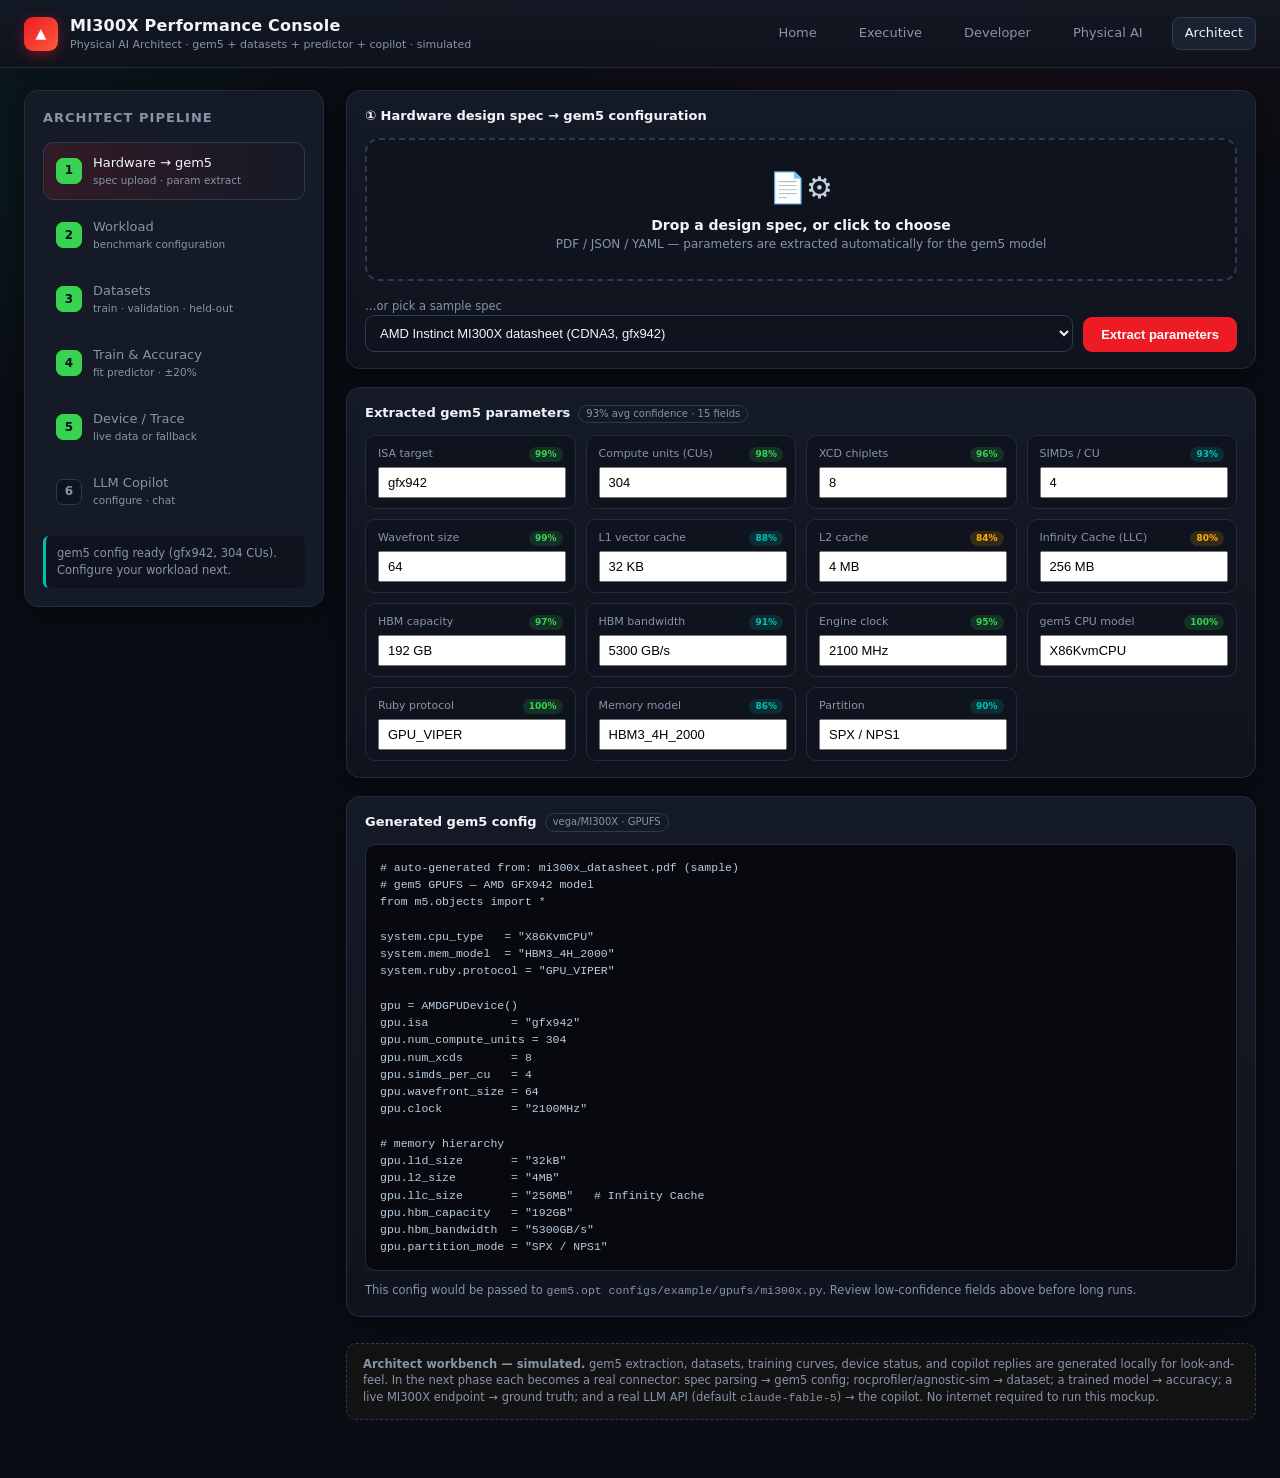
==== mi300x-dashboard/architect.html @ 5c65c671 "Add Physical AI Architect dashboard (gem5 + datasets + predictor + LLM copilot) New role-specific wo" ====
<!DOCTYPE html>
<html lang="en">
<head>
<meta charset="UTF-8">
<meta name="viewport" content="width=device-width, initial-scale=1.0">
<title>Physical AI Architect — MI300X Console</title>
<link rel="stylesheet" href="assets/style.css">
<style>
/* architect-specific components */
.stepper { display:flex; flex-direction:column; gap:6px; }
.step { display:flex; align-items:center; gap:11px; padding:11px 12px; border-radius:10px;
  cursor:pointer; border:1px solid transparent; color:var(--text-dim); }
.step:hover { background:var(--panel2); color:var(--text-hi); }
.step.on { background:linear-gradient(90deg,rgba(237,28,36,.14),transparent); border-color:var(--border2); color:var(--text-hi); }
.step .n { width:26px;height:26px;border-radius:7px;display:grid;place-items:center;font-weight:800;
  font-size:12px;background:var(--bg2);border:1px solid var(--border2); color:var(--text-dim); flex:none; }
.step.on .n { background:var(--red); color:#fff; border-color:var(--red); }
.step.done .n { background:var(--green); color:#06121a; border-color:var(--green); }
.step .t { font-size:13px; }
.step .d { font-size:10.5px; color:var(--text-dim); }
.section { display:none; }
.section.on { display:block; animation:fade .2s ease; }
@keyframes fade { from{opacity:0;transform:translateY(4px)} to{opacity:1;transform:none} }
.drop { border:2px dashed var(--border2); border-radius:14px; padding:26px; text-align:center;
  cursor:pointer; transition:.15s; background:var(--bg2); }
.drop:hover, .drop.hot { border-color:var(--teal); background:rgba(0,194,178,.05); }
.drop .ic { font-size:30px; } .drop .h { color:var(--text-hi); font-weight:600; margin-top:6px; }
.drop .s { color:var(--text-dim); font-size:12px; }
.pgrid { display:grid; grid-template-columns:repeat(auto-fill,minmax(190px,1fr)); gap:10px; }
.pfield { background:var(--bg2); border:1px solid var(--border); border-radius:10px; padding:10px 12px; }
.pfield .pk { font-size:11px; color:var(--text-dim); display:flex; justify-content:space-between; align-items:center; }
.pfield input { margin-top:5px; padding:6px 8px; font-size:13px; }
.conf { font-size:9px; padding:1px 6px; border-radius:999px; font-weight:600; }
.conf.hi{background:rgba(57,211,83,.15);color:var(--green)} .conf.md{background:rgba(0,194,178,.15);color:var(--teal)}
.conf.lo{background:rgba(255,177,0,.15);color:var(--amber)}
pre.code { background:#07090f; border:1px solid var(--border); border-radius:10px; padding:14px;
  overflow:auto; font-size:11.5px; color:#bcd; line-height:1.5; font-family:ui-monospace,Menlo,Consolas,monospace; }
.tbl { width:100%; border-collapse:collapse; font-size:12.5px; }
.tbl th { text-align:left; color:var(--text-dim); font-weight:500; padding:7px 8px; border-bottom:1px solid var(--border2); font-size:11px; text-transform:uppercase; letter-spacing:.5px; }
.tbl td { padding:8px; border-bottom:1px solid var(--border); }
.tbl tr:hover td { background:rgba(255,255,255,.02); }
.tag2 { font-size:10px; padding:1px 7px; border-radius:999px; background:var(--panel2); color:var(--text-dim); }
.tag2.held { color:var(--amber); background:rgba(255,177,0,.12); }
.fbar { display:flex; align-items:center; gap:10px; margin:6px 0; }
.fbar .fl { width:170px; font-size:12px; color:var(--text); flex:none; }
.fbar .ft { flex:1; height:9px; background:var(--track,#1b2230); border-radius:5px; overflow:hidden; }
.fbar .ft > i { display:block; height:100%; border-radius:5px; }
.fbar .fv { width:42px; text-align:right; font-size:11px; color:var(--text-dim); }
.btn { background:var(--red); color:#fff; border:none; border-radius:9px; padding:10px 18px;
  font-size:13px; font-weight:600; cursor:pointer; }
.btn:hover { filter:brightness(1.1); } .btn.ghost { background:transparent; border:1px solid var(--border2); color:var(--text); }
.btn:disabled { opacity:.5; cursor:default; }
.chat { display:flex; flex-direction:column; height:440px; }
.msgs { flex:1; overflow-y:auto; display:flex; flex-direction:column; gap:10px; padding:4px; }
.msg { max-width:82%; padding:10px 13px; border-radius:12px; font-size:13px; line-height:1.5; }
.msg.u { align-self:flex-end; background:var(--red); color:#fff; border-bottom-right-radius:3px; }
.msg.a { align-self:flex-start; background:var(--panel2); border:1px solid var(--border); border-bottom-left-radius:3px; }
.msg.a strong { color:var(--teal); }
.chatin { display:flex; gap:8px; margin-top:10px; }
.chatin input { flex:1; }
.chips { display:flex; gap:6px; flex-wrap:wrap; margin-bottom:8px; }
.chip { font-size:11px; padding:5px 10px; border-radius:999px; border:1px solid var(--border2);
  background:var(--bg2); color:var(--text-dim); cursor:pointer; }
.chip:hover { color:var(--text-hi); border-color:var(--teal); }
.statusdot { width:9px;height:9px;border-radius:50%;display:inline-block;margin-right:6px; }
.live-c { background:var(--green); box-shadow:0 0 8px var(--green); }
.trace-c { background:var(--amber); }
.kv { display:flex; justify-content:space-between; padding:6px 0; border-bottom:1px solid var(--border); font-size:13px; }
.kv:last-child{border:none} .kv .k{color:var(--text-dim)} .kv .v{color:var(--text-hi);font-weight:600}
</style>
</head>
<body>
<div class="topbar">
  <div class="brand">
    <div class="logo">▲</div>
    <div>
      <h1>MI300X Performance Console</h1>
      <div class="sub">Physical AI Architect · gem5 + datasets + predictor + copilot · simulated</div>
    </div>
  </div>
  <div class="spacer"></div>
  <a class="navlink" href="index.html">Home</a>
  <a class="navlink" href="executive.html">Executive</a>
  <a class="navlink" href="developer.html">Developer</a>
  <a class="navlink" href="physical-ai.html">Physical AI</a>
  <a class="navlink active" href="architect.html">Architect</a>
</div>

<div class="wrap">
  <div class="layout">
    <!-- PIPELINE STEPPER -->
    <aside class="controls">
      <h2>Architect pipeline</h2>
      <div class="stepper" id="stepper">
        <div class="step on" data-sec="gem5"><div class="n">1</div><div><div class="t">Hardware → gem5</div><div class="d">spec upload · param extract</div></div></div>
        <div class="step" data-sec="workload"><div class="n">2</div><div><div class="t">Workload</div><div class="d">benchmark configuration</div></div></div>
        <div class="step" data-sec="data"><div class="n">3</div><div><div class="t">Datasets</div><div class="d">train · validation · held-out</div></div></div>
        <div class="step" data-sec="accuracy"><div class="n">4</div><div><div class="t">Train & Accuracy</div><div class="d">fit predictor · ±20%</div></div></div>
        <div class="step" data-sec="device"><div class="n">5</div><div><div class="t">Device / Trace</div><div class="d">live data or fallback</div></div></div>
        <div class="step" data-sec="llm"><div class="n">6</div><div><div class="t">LLM Copilot</div><div class="d">configure · chat</div></div></div>
      </div>
      <div class="wl-note" style="margin-top:16px" id="pipeStatus">Pipeline ready. Start by uploading a hardware design spec.</div>
    </aside>

    <main>
      <!-- ===== 1. GEM5 ===== -->
      <section class="section on" id="sec-gem5">
        <div class="card">
          <h3>① Hardware design spec → gem5 configuration</h3>
          <input type="file" id="specFile" style="display:none" accept=".pdf,.json,.yaml,.yml,.txt">
          <div class="drop" id="drop">
            <div class="ic">📄⚙️</div>
            <div class="h">Drop a design spec, or click to choose</div>
            <div class="s">PDF / JSON / YAML — parameters are extracted automatically for the gem5 model</div>
          </div>
          <div class="row" style="margin-top:14px">
            <div style="flex:1">
              <label class="note">…or pick a sample spec</label>
              <select id="specSel"></select>
            </div>
            <button class="btn" id="extractBtn" style="align-self:flex-end">Extract parameters</button>
          </div>
        </div>

        <div class="card" id="extractCard" style="display:none;margin-top:18px">
          <h3>Extracted gem5 parameters <span class="tag" id="extractMeta"></span></h3>
          <div class="pgrid" id="paramGrid"></div>
        </div>

        <div class="card" id="genCard" style="display:none;margin-top:18px">
          <h3>Generated gem5 config <span class="tag">vega/MI300X · GPUFS</span></h3>
          <pre class="code" id="gem5code"></pre>
          <div class="note">This config would be passed to <code>gem5.opt configs/example/gpufs/mi300x.py</code>. Review low-confidence fields above before long runs.</div>
        </div>
      </section>

      <!-- ===== 2. WORKLOAD ===== -->
      <section class="section" id="sec-workload">
        <div class="card">
          <h3>② Workload configuration</h3>
          <div class="grid cols-2">
            <div>
              <div class="ctrl"><label>Benchmark workload</label><select id="wlSel"></select></div>
              <div class="ctrl"><label>Precision</label><div class="seg" id="wlPrec"></div></div>
              <div class="ctrl"><label>Batch size <span class="val" id="wlBatchV">64</span></label>
                <input type="range" id="wlBatch" min="0" max="14" value="6"></div>
            </div>
            <div>
              <div class="ctrl"><label>Partition</label><div class="seg">
                <button id="wlSpx" class="on">SPX</button><button id="wlCpx">CPX</button></div></div>
              <div class="ctrl"><label>GPUs <span class="val" id="wlGpuV">1</span></label>
                <input type="range" id="wlGpu" min="1" max="8" value="1"></div>
              <div class="wl-note" id="wlNote"></div>
            </div>
          </div>
        </div>
        <div class="card" style="margin-top:18px">
          <h3>Predicted behaviour <span class="tag">from sim model</span></h3>
          <div class="grid cols-4">
            <div class="kpi accent-teal"><div class="label">Latency p50</div><div><span class="big" id="wlLat">—</span> <span class="unit">ms</span></div></div>
            <div class="kpi"><div class="label">Throughput</div><div><span class="big" id="wlThru">—</span> <span class="unit" id="wlThruU"></span></div></div>
            <div class="kpi accent-amber"><div class="label">Achieved TFLOPS</div><div><span class="big" id="wlTf">—</span></div></div>
            <div class="kpi accent-red"><div class="label">Bound by</div><div><span class="big" id="wlBound" style="font-size:20px">—</span></div></div>
          </div>
        </div>
      </section>

      <!-- ===== 3. DATASETS ===== -->
      <section class="section" id="sec-data">
        <div class="grid cols-2">
          <div class="card">
            <h3>③ Training dataset <span class="tag">simulation-derived</span></h3>
            <div class="kv"><span class="k">Samples</span><span class="v" id="dsTrain">—</span></div>
            <div class="kv"><span class="k">Workloads × configs</span><span class="v" id="dsTrainWC">—</span></div>
            <div class="kv"><span class="k">Features (L0–L6)</span><span class="v" id="dsFeat">—</span></div>
            <div class="kv"><span class="k">Label</span><span class="v" id="dsLabel" style="font-size:11px">—</span></div>
            <h3 style="margin-top:14px">Sources</h3>
            <table class="tbl" id="dsSources"></table>
          </div>
          <div class="card">
            <h3>Validation & held-out test</h3>
            <div class="kv"><span class="k">Validation samples</span><span class="v" id="dsVal">—</span></div>
            <div class="kv"><span class="k">Held-out test samples</span><span class="v" id="dsTest">—</span></div>
            <div class="kv"><span class="k">Split (train/val/test)</span><span class="v">70 / 15 / 15</span></div>
            <h3 style="margin-top:14px">Held-out workloads <span class="tag">never seen in training</span></h3>
            <div id="dsHeld"></div>
            <div class="note" style="margin-top:10px">Held-out workloads are the honesty check: the predictor is scored on workloads it never trained on.</div>
          </div>
        </div>
        <div class="card" style="margin-top:18px">
          <h3>Feature catalog by layer</h3>
          <div id="featGroups"></div>
        </div>
      </section>

      <!-- ===== 4. ACCURACY ===== -->
      <section class="section" id="sec-accuracy">
        <div class="card">
          <h3>④ Train the predictor <span class="tag">sim features → real latency/throughput</span></h3>
          <div class="row">
            <div class="ctrl" style="flex:1"><label>Epochs <span class="val" id="epV">60</span></label>
              <input type="range" id="ep" min="20" max="120" step="10" value="60"></div>
            <button class="btn" id="trainBtn" style="align-self:flex-end">Train predictor</button>
          </div>
          <div class="chart" id="lossCurve" style="margin-top:8px"></div>
          <div class="legend"><span><i class="dot" style="background:var(--teal)"></i>train MAE %</span>
            <span><i class="dot" style="background:var(--amber)"></i>validation MAE %</span></div>
        </div>
        <div class="grid cols-4" style="margin-top:18px">
          <div class="card kpi accent-teal"><div class="label">Validation MAE</div><div><span class="big" id="acMae">—</span> <span class="unit">%</span></div></div>
          <div class="card kpi"><div class="label">R²</div><div><span class="big" id="acR2">—</span></div></div>
          <div class="card kpi accent-amber"><div class="label">Models within ±20%</div><div><span class="big" id="acWithin">—</span> <span class="unit">%</span></div></div>
          <div class="card kpi accent-red"><div class="label">Target</div><div><span class="big">±20</span> <span class="unit">%</span></div></div>
        </div>
        <div class="grid cols-2" style="margin-top:18px">
          <div class="card">
            <h3>Per-workload accuracy</h3>
            <table class="tbl" id="scoreTbl"></table>
          </div>
          <div class="card">
            <h3>Feature importance <span class="tag">which layers carry signal</span></h3>
            <div id="featImp"></div>
          </div>
        </div>
      </section>

      <!-- ===== 5. DEVICE / TRACE ===== -->
      <section class="section" id="sec-device">
        <div class="grid cols-2">
          <div class="card">
            <h3>⑤ Connect a real device</h3>
            <div class="ctrl"><label>Telemetry endpoint</label>
              <input type="text" id="devEndpoint" value="rocm://mi300x-cloud-01:9400"></div>
            <div class="ctrl"><label>Auth token</label>
              <input type="password" id="devToken" placeholder="paste device/cloud token"></div>
            <div class="row">
              <button class="btn" id="connectBtn">Connect device</button>
              <button class="btn ghost" id="disconnectBtn">Use trace instead</button>
            </div>
          </div>
          <div class="card">
            <h3>Data source status</h3>
            <div style="font-size:15px;margin:6px 0 12px"><span class="statusdot trace-c" id="statusDot"></span><span id="statusText" style="color:var(--text-hi);font-weight:600">—</span></div>
            <div class="kv"><span class="k">Mode</span><span class="v" id="devMode">—</span></div>
            <div class="kv"><span class="k">Source</span><span class="v" id="devSource" style="font-size:11px">—</span></div>
            <div class="kv"><span class="k">Driver</span><span class="v" id="devDriver">—</span></div>
            <div class="kv"><span class="k">GPUs</span><span class="v" id="devGpus">—</span></div>
            <div class="kv"><span class="k">Sampling</span><span class="v" id="devSampling">—</span></div>
            <div class="ctrl" id="traceWrap" style="margin-top:14px"><label>Fallback trace file</label><select id="traceSel"></select></div>
          </div>
        </div>
        <div class="card" style="margin-top:18px">
          <div class="note">When no device is connected the workbench transparently <strong>falls back to a recorded trace</strong>, so every panel still shows data. Connect a live MI300X to replace the trace with streaming rocprofiler telemetry — the predicted-vs-measured parity plot then uses true ground truth.</div>
        </div>
      </section>

      <!-- ===== 6. LLM COPILOT ===== -->
      <section class="section" id="sec-llm">
        <div class="grid cols-2">
          <div class="card">
            <h3>⑥ LLM copilot configuration</h3>
            <div class="ctrl"><label>Provider</label>
              <select id="llmProvider"><option>Anthropic (Claude)</option><option>Self-hosted (vLLM on MI300X)</option><option>OpenAI-compatible</option></select></div>
            <div class="ctrl"><label>Model</label><select id="llmModel"></select></div>
            <div class="ctrl"><label>API endpoint</label><input type="text" id="llmEndpoint" value="https://api.anthropic.com/v1/messages"></div>
            <div class="ctrl"><label>API key</label><input type="password" id="llmKey" placeholder="sk-ant-..."></div>
            <div class="ctrl"><label>Temperature <span class="val" id="tempV">0.3</span></label>
              <input type="range" id="temp" min="0" max="100" value="30"></div>
            <div class="ctrl"><label>System prompt</label>
              <select id="llmSys">
                <option>MI300X architecture copilot (grounded in this workbench)</option>
                <option>gem5 simulation expert</option>
                <option>Performance-engineering reviewer</option>
              </select></div>
            <div class="note" id="llmStatus">Offline demo mode — replies are generated locally from your workbench state. Add an API key to use the live model.</div>
          </div>
          <div class="card">
            <h3>Copilot chat <span class="tag" id="chatModelTag">claude-fable-5</span></h3>
            <div class="chat">
              <div class="chips" id="chips"></div>
              <div class="msgs" id="msgs"></div>
              <div class="chatin">
                <input type="text" id="chatInput" placeholder="Ask about gem5 config, accuracy, what to sweep next…">
                <button class="btn" id="sendBtn">Send</button>
              </div>
            </div>
          </div>
        </div>
      </section>

      <div class="disclaimer">
        <strong>Architect workbench — simulated.</strong> gem5 extraction, datasets, training curves, device
        status, and copilot replies are generated locally for look-and-feel. In the next phase each becomes
        a real connector: spec parsing → gem5 config; rocprofiler/agnostic-sim → dataset; a trained model →
        accuracy; a live MI300X endpoint → ground truth; and a real LLM API (default <code>claude-fable-5</code>)
        → the copilot. No internet required to run this mockup.
      </div>
    </main>
  </div>
</div>

<script src="assets/sim.js"></script>
<script src="assets/charts.js"></script>
<script>
/* ---------- stepper ---------- */
const steps = [...document.querySelectorAll('.step')];
steps.forEach(s => s.onclick = () => {
  steps.forEach(x => x.classList.remove('on'));
  document.querySelectorAll('.section').forEach(x => x.classList.remove('on'));
  s.classList.add('on'); s.classList.add('done');
  document.getElementById('sec-' + s.dataset.sec).classList.add('on');
});
function markDone(sec){ const s=steps.find(x=>x.dataset.sec===sec); if(s)s.classList.add('done'); }

/* ---------- 1. GEM5 ---------- */
let gem5raw = null;
const specSel = document.getElementById('specSel');
Object.entries(GEM5_SPECS).forEach(([k,v])=>{ const o=document.createElement('option'); o.value=k; o.textContent=v; specSel.appendChild(o); });
const drop = document.getElementById('drop'), specFile = document.getElementById('specFile');
drop.onclick = ()=> specFile.click();
drop.ondragover = e=>{ e.preventDefault(); drop.classList.add('hot'); };
drop.ondragleave = ()=> drop.classList.remove('hot');
drop.ondrop = e=>{ e.preventDefault(); drop.classList.remove('hot');
  if(e.dataTransfer.files[0]) handleFile(e.dataTransfer.files[0].name); };
specFile.onchange = e=>{ if(e.target.files[0]) handleFile(e.target.files[0].name); };
function guessSpec(name){ const n=name.toLowerCase();
  if(n.includes('cpx')||n.includes('nps4')) return 'mi300x_cpx_nps4.json';
  if(n.includes('250')||n.includes('90a')) return 'mi250x_spec.pdf';
  if(n.includes('yaml')||n.includes('yml')||n.includes('custom')) return 'custom_accelerator.yaml';
  return 'mi300x_datasheet.pdf'; }
function handleFile(name){ const key=guessSpec(name);
  specSel.value=key; drop.querySelector('.h').textContent='Uploaded: '+name;
  runExtract(key, name); }
document.getElementById('extractBtn').onclick = ()=> runExtract(specSel.value, specSel.options[specSel.selectedIndex].text);

function runExtract(key, srcName){
  const meta = document.getElementById('extractMeta');
  document.getElementById('extractCard').style.display='block';
  meta.textContent='parsing '+srcName+' …';
  document.getElementById('paramGrid').innerHTML='<div class="note">Extracting parameters…</div>';
  document.getElementById('pipeStatus').textContent='Parsing design spec and extracting gem5 parameters…';
  setTimeout(()=>{
    const ex = extractGem5Params(key); gem5raw = ex.raw;
    meta.textContent = (ex.avgConf*100).toFixed(0)+'% avg confidence · '+ex.fields.length+' fields';
    document.getElementById('paramGrid').innerHTML = ex.fields.map(f=>{
      const c = f.conf>=0.95?'hi':f.conf>=0.85?'md':'lo';
      return `<div class="pfield"><div class="pk"><span>${f.k}</span><span class="conf ${c}">${(f.conf*100).toFixed(0)}%</span></div>
        <input value="${f.v}${f.unit?(' '+f.unit):''}"></div>`;
    }).join('');
    renderGem5Code(ex.raw, srcName);
    markDone('gem5');
    document.getElementById('pipeStatus').textContent='gem5 config ready ('+ex.raw.isa+', '+ex.raw.cus+' CUs). Configure your workload next.';
  }, 650);
}
function renderGem5Code(p, src){
  document.getElementById('genCard').style.display='block';
  document.getElementById('gem5code').textContent =
`# auto-generated from: ${src}
# gem5 GPUFS — AMD ${p.isa.toUpperCase()} model
from m5.objects import *

system.cpu_type   = "${p.cpuModel}"
system.mem_model  = "${p.mem}"
system.ruby.protocol = "${p.protocol}"

gpu = AMDGPUDevice()
gpu.isa            = "${p.isa}"
gpu.num_compute_units = ${p.cus}
gpu.num_xcds       = ${p.xcds}
gpu.simds_per_cu   = ${p.simdPerCu}
gpu.wavefront_size = ${p.wavefront}
gpu.clock          = "${p.clockMHz}MHz"

# memory hierarchy
gpu.l1d_size       = "${p.l1KB}kB"
gpu.l2_size        = "${p.l2MB}MB"
gpu.llc_size       = "${p.llcMB}MB"   # Infinity Cache
gpu.hbm_capacity   = "${p.hbmGB}GB"
gpu.hbm_bandwidth  = "${p.bwGBs}GB/s"
gpu.partition_mode = "${p.partition}"`;
}

/* ---------- 2. WORKLOAD ---------- */
const wlcfg = { workload:'gemm', batch:64, precision:null, numGPUs:1, partition:'spx', powerFrac:1, tick:0 };
const BATCH=[1,2,4,8,16,32,64,128,256,512,1024,2048,4096,8192,16384];
const wlSel=document.getElementById('wlSel');
Object.entries(WORKLOADS).forEach(([id,w])=>{ const o=document.createElement('option'); o.value=id; o.textContent=w.name; wlSel.appendChild(o); });
wlSel.value=wlcfg.workload;
const wlPrec=document.getElementById('wlPrec');
PRECISIONS.forEach(p=>{ const b=document.createElement('button'); b.textContent=p.toUpperCase(); b.dataset.p=p;
  b.onclick=()=>{ wlcfg.precision=p; wlSyncP(); wlRender(); }; wlPrec.appendChild(b); });
function wlSyncP(){ const e=wlcfg.precision||WORKLOADS[wlcfg.workload].pref; [...wlPrec.children].forEach(b=>b.classList.toggle('on',b.dataset.p===e)); }
wlSel.onchange=()=>{ wlcfg.workload=wlSel.value; wlcfg.precision=null; wlSyncP();
  document.getElementById('wlNote').textContent=WORKLOADS[wlcfg.workload].note; wlRender(); };
document.getElementById('wlBatch').oninput=e=>{ wlcfg.batch=BATCH[+e.target.value]; document.getElementById('wlBatchV').textContent=wlcfg.batch.toLocaleString(); wlRender(); };
document.getElementById('wlGpu').oninput=e=>{ wlcfg.numGPUs=+e.target.value; document.getElementById('wlGpuV').textContent=wlcfg.numGPUs; wlRender(); };
document.getElementById('wlSpx').onclick=()=>{ wlcfg.partition='spx'; wlSyncPart(); wlRender(); };
document.getElementById('wlCpx').onclick=()=>{ wlcfg.partition='cpx'; wlSyncPart(); wlRender(); };
function wlSyncPart(){ document.getElementById('wlSpx').classList.toggle('on',wlcfg.partition==='spx'); document.getElementById('wlCpx').classList.toggle('on',wlcfg.partition==='cpx'); }
function wlRender(){ const m=computeMetrics(wlcfg);
  document.getElementById('wlLat').textContent=m.latencyP50.toFixed(m.latencyP50<1?3:2);
  document.getElementById('wlThru').textContent=fmtNum(m.throughput);
  document.getElementById('wlThruU').textContent=m.throughputUnit+'/s';
  document.getElementById('wlTf').textContent=fmtNum(m.achievedTflops);
  document.getElementById('wlBound').textContent=m.boundBy;
  markDone('workload'); }

/* ---------- 3. DATASETS ---------- */
function renderData(){ const d=datasetProfile();
  document.getElementById('dsTrain').textContent=d.train.samples.toLocaleString();
  document.getElementById('dsTrainWC').textContent=d.train.workloads+' × '+d.train.configs;
  document.getElementById('dsFeat').textContent=d.features;
  document.getElementById('dsLabel').textContent=d.label;
  document.getElementById('dsVal').textContent=d.val.samples.toLocaleString();
  document.getElementById('dsTest').textContent=d.test.samples.toLocaleString();
  document.getElementById('dsSources').innerHTML='<tr><th>Source</th><th>Rows</th><th>Kind</th></tr>'+
    d.sources.map(s=>`<tr><td>${s.name}</td><td>${s.rows.toLocaleString()}</td><td><span class="tag2 ${s.kind==='device'?'held':''}">${s.kind}${s.note?' · '+s.note:''}</span></td></tr>`).join('');
  document.getElementById('dsHeld').innerHTML=d.heldOutWorkloads.map(w=>`<span class="tag2 held" style="margin:3px 4px 0 0;display:inline-block">${w}</span>`).join('');
  document.getElementById('featGroups').innerHTML=d.featureGroups.map(g=>{
    return `<div class="fbar"><div class="fl">${g.layer} features</div><div class="ft"><i style="width:${g.n/9*100}%;background:var(--teal)"></i></div><div class="fv">${g.n}</div></div>`;
  }).join('');
  markDone('data'); }

/* ---------- 4. ACCURACY ---------- */
function renderAccuracy(epochs){
  const c=trainingCurve(epochs||60);
  lineChart(document.getElementById('lossCurve'),
    [{data:c.train,color:C.teal},{data:c.val,color:C.amber}],
    {w:560,h:200,maxY:38,xlabel:'epoch (MAE %)'});
  const sc=predictorScorecard();
  document.getElementById('acMae').textContent=sc.mae;
  document.getElementById('acR2').textContent=sc.r2;
  document.getElementById('acWithin').textContent=sc.withinModels;
  document.getElementById('scoreTbl').innerHTML='<tr><th>Workload</th><th>Within ±20%</th><th>MAE</th><th></th></tr>'+
    sc.rows.map(r=>`<tr><td>${r.workload.slice(0,30)}</td>
      <td><span class="${r.withinPct>=80?'ok':r.withinPct>=60?'warn':'bad'}">${r.withinPct.toFixed(0)}%</span></td>
      <td>${r.meanErrPct.toFixed(1)}%</td>
      <td>${r.heldOut?'<span class="tag2 held">held-out</span>':''}</td></tr>`).join('');
  const fi=featureImportance(), max=Math.max(...fi.map(f=>f.v));
  const cols=['#ED1C24','#FF7A45','#FFB100','#39D353','#00C2B2','#3FA7FF','#B07CFF'];
  document.getElementById('featImp').innerHTML=fi.map(f=>
    `<div class="fbar"><div class="fl" style="width:175px">${f.k}</div><div class="ft"><i style="width:${f.v/max*100}%;background:${cols[f.layer]}"></i></div><div class="fv">${(f.v*100).toFixed(0)}%</div></div>`).join('');
  markDone('accuracy');
}
document.getElementById('ep').oninput=e=>{ document.getElementById('epV').textContent=e.target.value; };
document.getElementById('trainBtn').onclick=function(){ this.disabled=true; this.textContent='Training…';
  document.getElementById('pipeStatus').textContent='Fitting predictor on simulation features…';
  setTimeout(()=>{ renderAccuracy(+document.getElementById('ep').value); this.disabled=false; this.textContent='Retrain';
    document.getElementById('pipeStatus').textContent='Predictor trained. Validation MAE ~'+predictorScorecard().mae+'%.'; }, 700); };

/* ---------- 5. DEVICE / TRACE ---------- */
const traceSel=document.getElementById('traceSel');
function setDevice(connected){
  const d=deviceStatus(connected, document.getElementById('devEndpoint').value);
  document.getElementById('statusDot').className='statusdot '+(connected?'live-c':'trace-c');
  document.getElementById('statusText').textContent=connected?'LIVE — streaming from device':'TRACE FALLBACK';
  document.getElementById('devMode').textContent=d.mode;
  document.getElementById('devSource').textContent=d.source;
  document.getElementById('devDriver').textContent=d.driver;
  document.getElementById('devGpus').textContent=d.gpus;
  document.getElementById('devSampling').textContent=d.sampling;
  document.getElementById('traceWrap').style.display=connected?'none':'block';
  if(!connected && !traceSel.options.length){ d.available.forEach(t=>{ const o=document.createElement('option'); o.textContent=t; traceSel.appendChild(o); }); }
  document.getElementById('pipeStatus').textContent=connected?'Live device connected — using real ground truth.':'No device — using recorded trace.';
  markDone('device');
}
document.getElementById('connectBtn').onclick=()=>setDevice(true);
document.getElementById('disconnectBtn').onclick=()=>setDevice(false);

/* ---------- 6. LLM COPILOT ---------- */
const llmModel=document.getElementById('llmModel');
LLM_MODELS.forEach(m=>{ const o=document.createElement('option'); o.value=m.id; o.textContent=m.name+' — '+m.note; llmModel.appendChild(o); });
llmModel.value='claude-fable-5';
llmModel.onchange=()=>document.getElementById('chatModelTag').textContent=llmModel.value;
document.getElementById('temp').oninput=e=>document.getElementById('tempV').textContent=(e.target.value/100).toFixed(2);
const msgs=document.getElementById('msgs'), chatInput=document.getElementById('chatInput');
function addMsg(text, who){ const d=document.createElement('div'); d.className='msg '+who;
  d.innerHTML=text.replace(/\*\*(.+?)\*\*/g,'<strong>$1</strong>'); msgs.appendChild(d); msgs.scrollTop=msgs.scrollHeight; }
function ctx(){ return { model: llmModel.value, gem5: gem5raw||extractGem5Params('mi300x_datasheet.pdf').raw,
  mae: predictorScorecard().mae, r2: predictorScorecard().r2, features: datasetProfile().features,
  heldOut: datasetProfile().heldOutWorkloads, trace: deviceStatus(false).source }; }
function send(text){ const t=text||chatInput.value.trim(); if(!t)return; addMsg(t,'u'); chatInput.value='';
  const typing=document.createElement('div'); typing.className='msg a'; typing.textContent='…'; msgs.appendChild(typing); msgs.scrollTop=msgs.scrollHeight;
  setTimeout(()=>{ typing.remove(); addMsg(architectAssistant(t, ctx()),'a'); }, 450); }
document.getElementById('sendBtn').onclick=()=>send();
chatInput.onkeydown=e=>{ if(e.key==='Enter') send(); };
const SUGGEST=['Summarize my gem5 config','Why is accuracy low for PPO training?','What should I sweep next?','How do I connect a real device?','Is my control loop within budget?'];
document.getElementById('chips').innerHTML=SUGGEST.map(s=>`<span class="chip">${s}</span>`).join('');
[...document.querySelectorAll('.chip')].forEach(c=>c.onclick=()=>send(c.textContent));

/* ---------- init (populate everything so every tab has data) ---------- */
wlSyncP(); wlSyncPart(); document.getElementById('wlNote').textContent=WORKLOADS[wlcfg.workload].note; wlRender();
runExtract('mi300x_datasheet.pdf','mi300x_datasheet.pdf (sample)');
renderData();
renderAccuracy(60);
setDevice(false);
addMsg("Hi — I'm your MI300X architecture copilot (offline demo). I can see your extracted gem5 config and the predictor's accuracy. Ask me anything, or tap a suggestion below.", 'a');
</script>
</body>
</html>
---- mi300x-dashboard/assets/style.css ----
/* MI300X Dashboard — shared theme (AMD-inspired dark) */
:root {
  --bg: #0a0d14;
  --bg2: #0f131d;
  --panel: #141a26;
  --panel2: #1a2231;
  --border: #232c3d;
  --border2: #2e3a4f;
  --text: #c7d0de;
  --text-dim: #8794a8;
  --text-hi: #f1f5fb;
  --red: #ED1C24;
  --teal: #00C2B2;
  --amber: #FFB100;
  --green: #39D353;
  --blue: #3FA7FF;
  --purple: #B07CFF;
  --shadow: 0 8px 30px rgba(0,0,0,.45);
  --radius: 14px;
  font-synthesis: none;
}

* { box-sizing: border-box; }
html, body { margin: 0; padding: 0; }
body {
  background:
    radial-gradient(1200px 600px at 80% -10%, rgba(237,28,36,.10), transparent 60%),
    radial-gradient(900px 500px at -10% 10%, rgba(0,194,178,.08), transparent 55%),
    var(--bg);
  color: var(--text);
  font-family: 'Segoe UI', system-ui, -apple-system, Roboto, Helvetica, Arial, sans-serif;
  font-size: 14px;
  line-height: 1.45;
  min-height: 100vh;
}

/* ---- top bar ---- */
.topbar {
  display: flex; align-items: center; gap: 16px;
  padding: 14px 24px;
  background: linear-gradient(180deg, rgba(20,26,38,.92), rgba(15,19,29,.82));
  border-bottom: 1px solid var(--border);
  position: sticky; top: 0; z-index: 30;
  backdrop-filter: blur(8px);
}
.brand { display: flex; align-items: center; gap: 12px; }
.brand .logo {
  width: 34px; height: 34px; border-radius: 9px;
  background: linear-gradient(135deg, var(--red), #ff5a3c);
  display: grid; place-items: center; font-weight: 800; color: #fff;
  box-shadow: 0 4px 14px rgba(237,28,36,.4);
}
.brand h1 { font-size: 16px; margin: 0; color: var(--text-hi); font-weight: 700; letter-spacing: .2px; }
.brand .sub { font-size: 11px; color: var(--text-dim); }
.spacer { flex: 1; }
.badge {
  font-size: 11px; padding: 4px 10px; border-radius: 999px;
  border: 1px solid var(--border2); color: var(--text-dim); background: var(--panel);
}
.badge.live { color: var(--green); border-color: rgba(57,211,83,.4); }
.badge.live::before { content: '●'; margin-right: 6px; animation: pulse 1.4s infinite; }
@keyframes pulse { 0%,100%{opacity:1} 50%{opacity:.3} }

.navlink {
  color: var(--text-dim); text-decoration: none; font-size: 13px;
  padding: 6px 12px; border-radius: 8px; border: 1px solid transparent;
}
.navlink:hover { color: var(--text-hi); background: var(--panel); }
.navlink.active { color: var(--text-hi); border-color: var(--border2); background: var(--panel2); }

/* ---- layout ---- */
.wrap { padding: 22px 24px 60px; max-width: 1480px; margin: 0 auto; }
.layout { display: grid; grid-template-columns: 300px 1fr; gap: 22px; align-items: start; }
@media (max-width: 1080px) { .layout { grid-template-columns: 1fr; } }

/* ---- control panel ---- */
.controls {
  background: var(--panel); border: 1px solid var(--border);
  border-radius: var(--radius); padding: 18px; position: sticky; top: 78px;
  box-shadow: var(--shadow);
}
.controls h2 { font-size: 13px; text-transform: uppercase; letter-spacing: 1px;
  color: var(--text-dim); margin: 0 0 14px; }
.ctrl { margin-bottom: 16px; }
.ctrl label { display: block; font-size: 12px; color: var(--text-dim); margin-bottom: 6px; }
.ctrl .val { float: right; color: var(--teal); font-weight: 600; font-variant-numeric: tabular-nums; }
select, input[type=number] {
  width: 100%; background: var(--bg2); color: var(--text-hi);
  border: 1px solid var(--border2); border-radius: 9px; padding: 9px 10px; font-size: 13px;
}
select:focus, input:focus { outline: none; border-color: var(--teal); }
input[type=range] { width: 100%; accent-color: var(--red); }
.seg { display: flex; gap: 4px; flex-wrap: wrap; }
.seg button {
  flex: 1; min-width: 48px; background: var(--bg2); color: var(--text-dim);
  border: 1px solid var(--border2); border-radius: 8px; padding: 7px 4px;
  font-size: 12px; cursor: pointer; transition: .12s;
}
.seg button:hover { color: var(--text-hi); }
.seg button.on { background: var(--red); color: #fff; border-color: var(--red); }
.wl-note {
  font-size: 11.5px; color: var(--text-dim); background: var(--bg2);
  border-left: 3px solid var(--teal); border-radius: 6px; padding: 9px 11px; margin-top: 4px;
}
.reset { width: 100%; margin-top: 4px; background: transparent; color: var(--text-dim);
  border: 1px solid var(--border2); border-radius: 9px; padding: 8px; cursor: pointer; font-size: 12px; }
.reset:hover { color: var(--text-hi); border-color: var(--red); }

/* ---- cards / grid ---- */
.grid { display: grid; gap: 18px; }
.cols-2 { grid-template-columns: repeat(2, 1fr); }
.cols-3 { grid-template-columns: repeat(3, 1fr); }
.cols-4 { grid-template-columns: repeat(4, 1fr); }
@media (max-width: 880px) { .cols-2, .cols-3, .cols-4 { grid-template-columns: 1fr; } }

.card {
  background: linear-gradient(180deg, var(--panel), var(--bg2));
  border: 1px solid var(--border); border-radius: var(--radius);
  padding: 16px 18px; box-shadow: var(--shadow);
}
.card h3 { margin: 0 0 12px; font-size: 13px; color: var(--text-hi); font-weight: 650;
  display: flex; align-items: center; gap: 8px; }
.card h3 .tag { font-size: 10px; color: var(--text-dim); font-weight: 500;
  border: 1px solid var(--border2); padding: 1px 7px; border-radius: 999px; }
.card .chart { width: 100%; min-height: 60px; }
.card .chart svg { max-width: 100%; }

/* ---- KPI ---- */
.kpi { display: flex; flex-direction: column; gap: 4px; }
.kpi .big { font-size: 30px; font-weight: 750; color: var(--text-hi);
  font-variant-numeric: tabular-nums; line-height: 1.1; }
.kpi .unit { font-size: 13px; color: var(--text-dim); font-weight: 500; }
.kpi .label { font-size: 12px; color: var(--text-dim); text-transform: uppercase; letter-spacing: .6px; }
.kpi .delta { font-size: 12px; }
.up { color: var(--green); } .down { color: var(--red); } .flat { color: var(--text-dim); }
.accent-red .big { color: #ff6a5c; }
.accent-teal .big { color: var(--teal); }
.accent-amber .big { color: var(--amber); }

/* ---- layer stack (developer) ---- */
.layer {
  background: linear-gradient(90deg, rgba(237,28,36,.05), transparent 40%), var(--panel);
  border: 1px solid var(--border); border-radius: 12px; margin-bottom: 14px; overflow: hidden;
}
.layer-head {
  display: flex; align-items: center; gap: 12px; padding: 13px 16px; cursor: pointer;
  border-left: 4px solid var(--accent, var(--teal));
}
.layer-head:hover { background: rgba(255,255,255,.02); }
.layer-id {
  width: 30px; height: 30px; border-radius: 8px; display: grid; place-items: center;
  font-weight: 800; font-size: 13px; color: #06121a; background: var(--accent, var(--teal));
}
.layer-title { flex: 1; }
.layer-title .name { font-size: 13.5px; color: var(--text-hi); font-weight: 650; }
.layer-title .sub { font-size: 11px; color: var(--text-dim); }
.layer-chev { color: var(--text-dim); transition: transform .2s; }
.layer.collapsed .layer-chev { transform: rotate(-90deg); }
.layer-body { padding: 4px 16px 16px; display: grid; grid-template-columns: repeat(auto-fill, minmax(150px,1fr)); gap: 10px; }
.layer.collapsed .layer-body { display: none; }
.mcell { background: var(--bg2); border: 1px solid var(--border); border-radius: 9px; padding: 10px 12px; }
.mcell .mk { font-size: 11px; color: var(--text-dim); margin-bottom: 4px; }
.mcell .mv { font-size: 18px; font-weight: 700; color: var(--text-hi); font-variant-numeric: tabular-nums;
  overflow-wrap: anywhere; line-height: 1.2; }
.mcell .mv .mu { font-size: 11px; color: var(--text-dim); font-weight: 500; margin-left: 3px; }
.mbar { height: 5px; background: var(--track,#1b2230); border-radius: 3px; margin-top: 7px; overflow: hidden; }
.mbar > i { display: block; height: 100%; border-radius: 3px; }
.pill { font-size: 12px; font-weight: 600; padding: 2px 8px; border-radius: 999px; background: var(--panel2); color: var(--teal); }

/* ---- legend / misc ---- */
.legend { display: flex; gap: 16px; flex-wrap: wrap; font-size: 11.5px; color: var(--text-dim); margin-top: 8px; }
.legend span { display: inline-flex; align-items: center; gap: 6px; }
.dot { width: 10px; height: 10px; border-radius: 3px; display: inline-block; }
.note { font-size: 11.5px; color: var(--text-dim); }
.disclaimer {
  margin-top: 26px; font-size: 11.5px; color: var(--text-dim);
  border: 1px dashed var(--border2); border-radius: 10px; padding: 12px 16px; background: rgba(255,177,0,.04);
}
.row { display: flex; align-items: center; justify-content: space-between; gap: 10px; }
.statline { display: flex; justify-content: space-between; font-size: 12px; padding: 5px 0; border-bottom: 1px solid var(--border); }
.statline:last-child { border-bottom: none; }
.statline .l { color: var(--text-dim); } .statline .v { color: var(--text-hi); font-weight: 600; }
.ok { color: var(--green); } .warn { color: var(--amber); } .bad { color: var(--red); }

/* ---- landing ---- */
.hero { text-align: center; padding: 60px 20px 30px; }
.hero h1 { font-size: 34px; color: var(--text-hi); margin: 0 0 10px; }
.hero p { color: var(--text-dim); max-width: 620px; margin: 0 auto; }
.choose { display: grid; grid-template-columns: 1fr 1fr; gap: 22px; max-width: 860px; margin: 30px auto; }
@media (max-width: 760px) { .choose { grid-template-columns: 1fr; } }
.choice {
  display: block; text-decoration: none; color: inherit;
  background: linear-gradient(180deg, var(--panel), var(--bg2));
  border: 1px solid var(--border); border-radius: 18px; padding: 28px; transition: .15s;
}
.choice:hover { border-color: var(--red); transform: translateY(-3px); box-shadow: var(--shadow); }
.choice .ic { font-size: 30px; margin-bottom: 12px; }
.choice h2 { color: var(--text-hi); margin: 0 0 8px; font-size: 20px; }
.choice p { color: var(--text-dim); font-size: 13px; margin: 0 0 14px; }
.choice .go { color: var(--teal); font-size: 13px; font-weight: 600; }
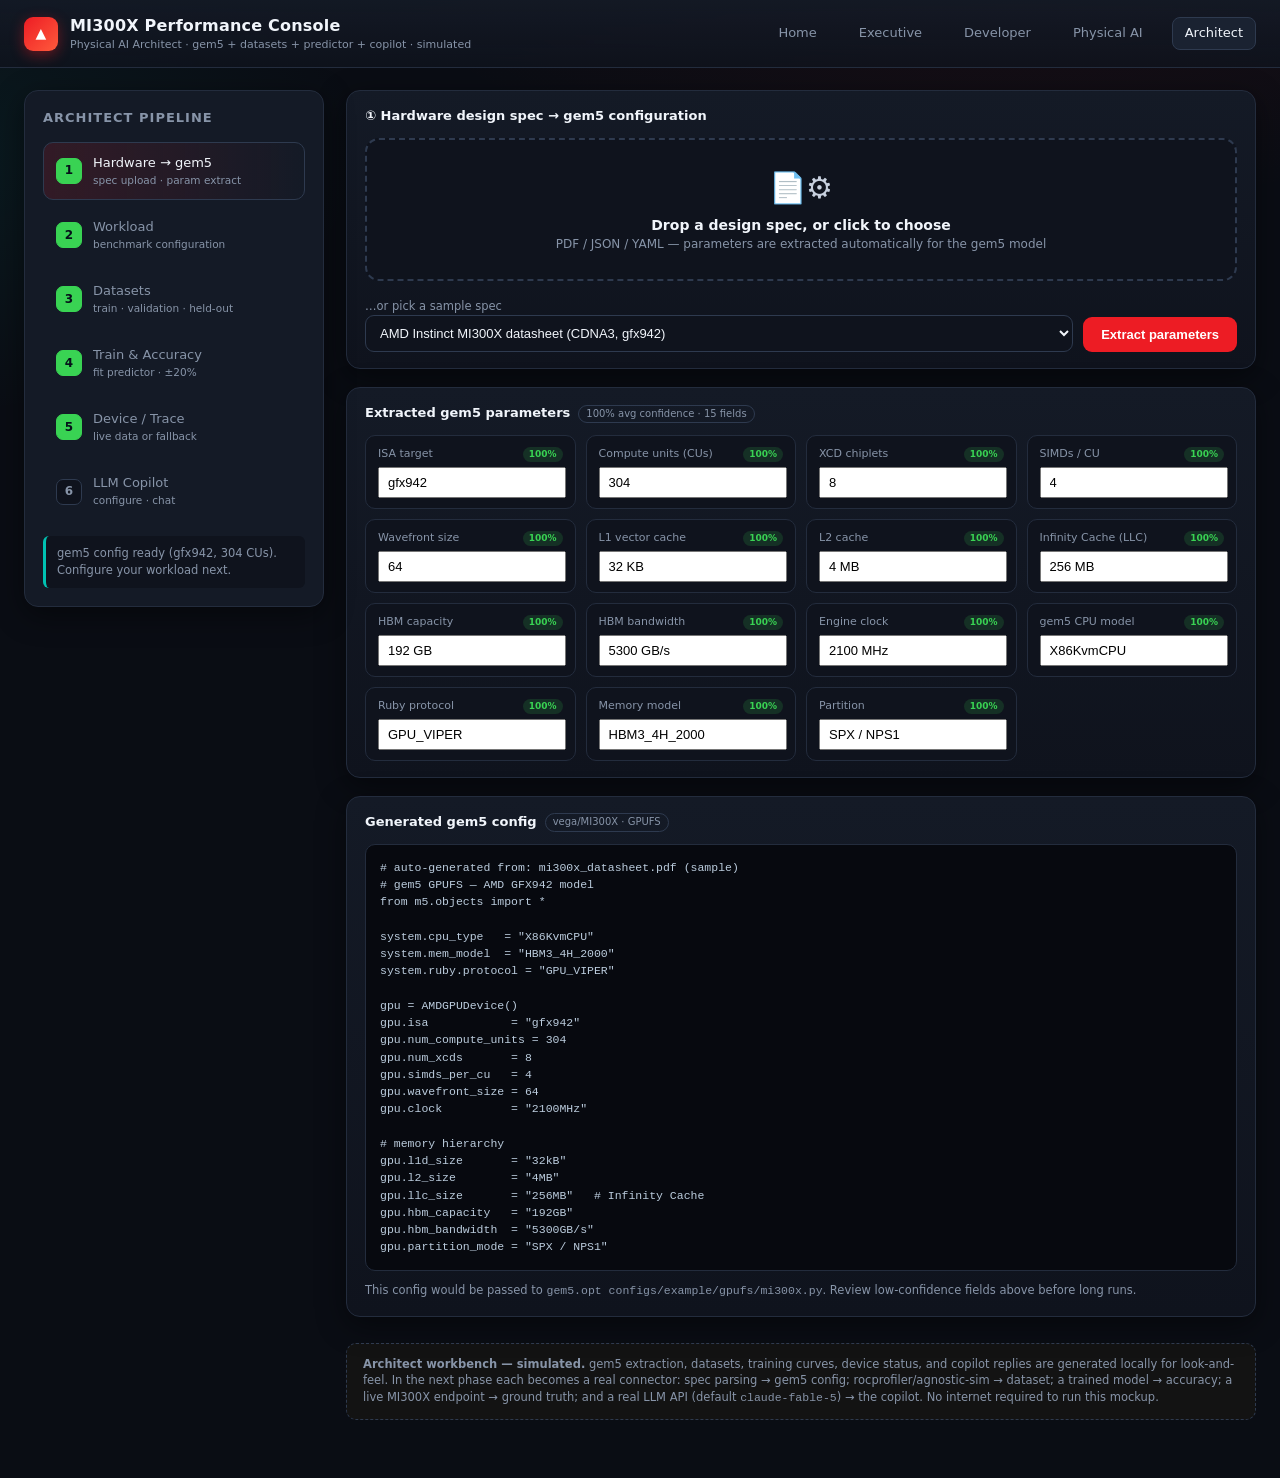
==== commit a5e6d129: "Add modular MI300X/gem5 full-stack (L0-L7) metrics pipeline + dashboard data layer Two-mode capture " ====
--- a/mi300x-dashboard/architect.html
+++ b/mi300x-dashboard/architect.html
@@ -301,6 +301,8 @@
 
 <script src="assets/sim.js"></script>
 <script src="assets/charts.js"></script>
+<script src="data/bundle.js" onerror="void 0"></script>
+<script src="assets/data.js"></script>
 <script>
 /* ---------- stepper ---------- */
 const steps = [...document.querySelectorAll('.step')];
